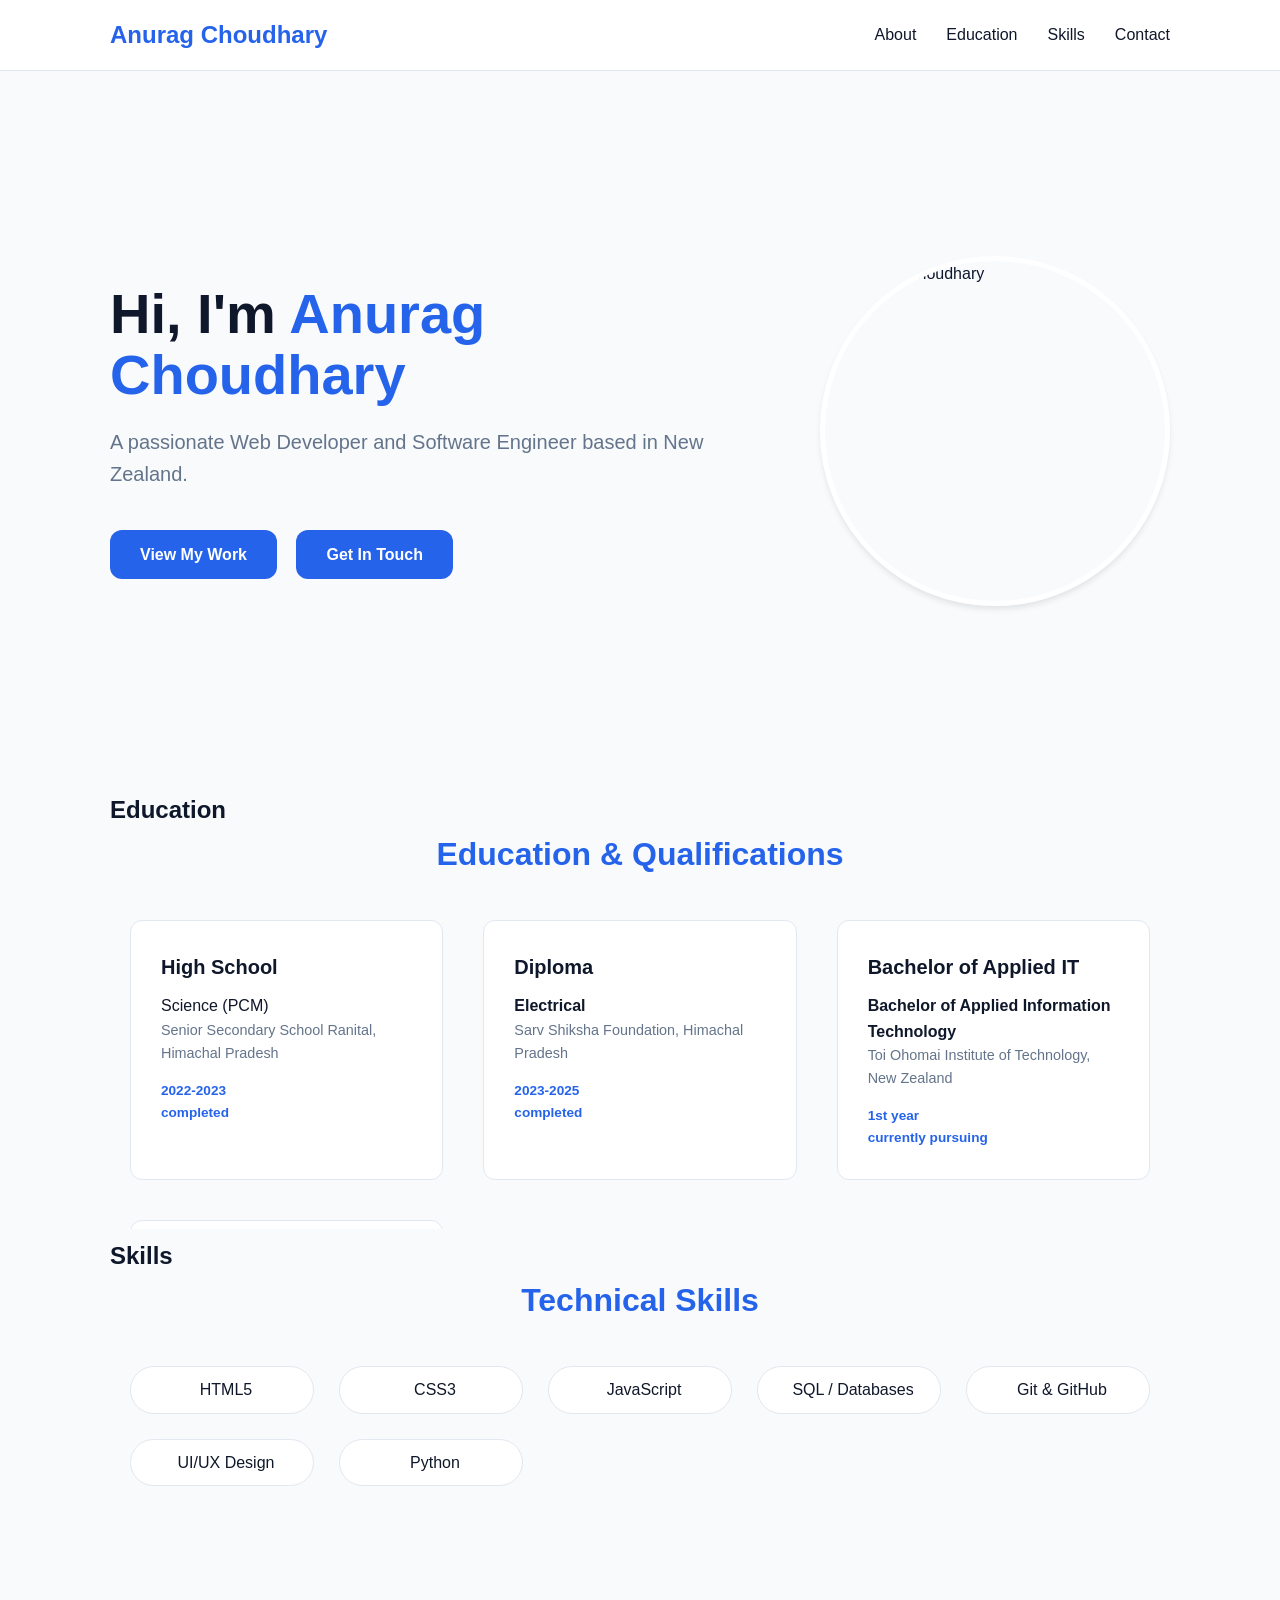
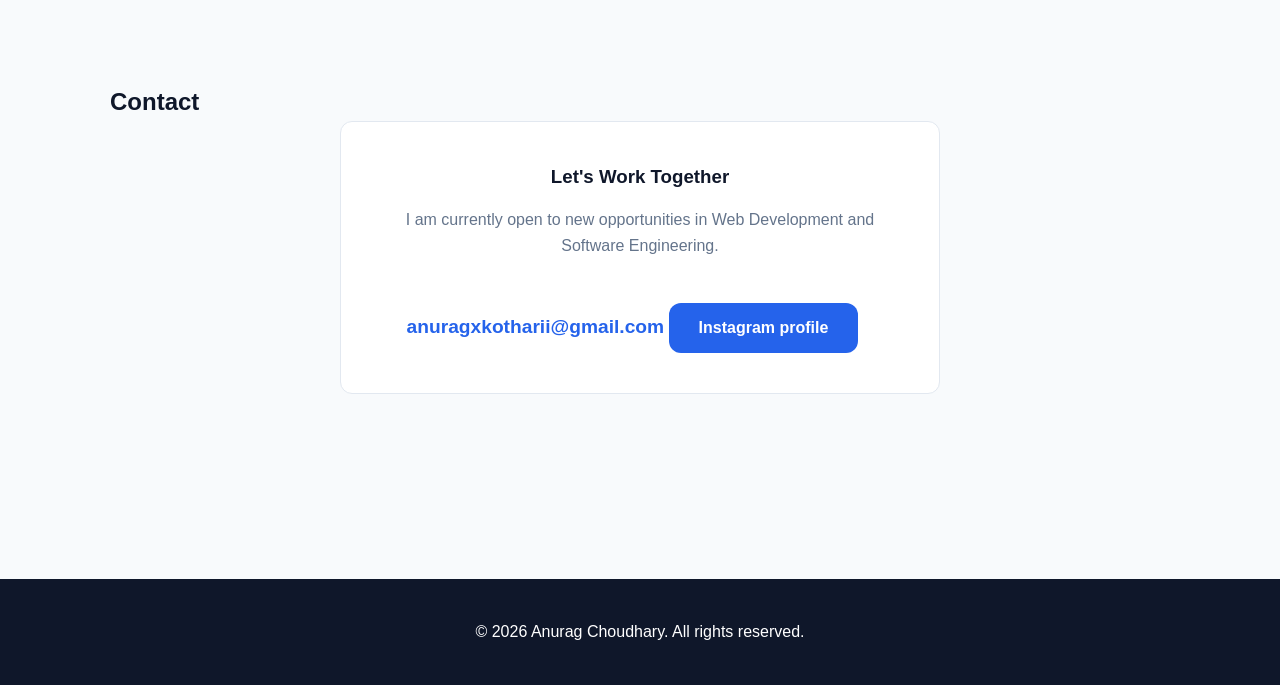
==== index.html @ 3200722d "Add files via upload" ====
<!DOCTYPE html>
<html lang="en">
<head>
  <meta charset="UTF-8">
  <meta name="viewport" content="width=device-width, initial-scale=1.0">
  <title>Anurag Choudhary | Portfolio</title>
  <link rel="stylesheet" href="css/style.css">
  <script src="https://unpkg.com/@phosphor-icons/web"></script>
</head>
<body>
  <nav>
    <div class="container nav-content">
      <a href="index.html" class="logo">Anurag Choudhary</a>
      <ul class="nav-links">
        <li><a href="index.html">About</a></li>
        <li><a href="education.html">Education</a></li>
        <li><a href="skills.html">Skills</a></li>
        <li><a href="contact.html">Contact</a></li>
      </ul>
    </div>
  </nav>

  <section class="container hero" id="about">
    <div class="hero-text">
      <h1>Hi, I'm <span>Anurag Choudhary</span></h1>
      <p>A passionate Web Developer and Software Engineer based in New Zealand.</p>
      <a href="https://github.com/anuragxkotharii-dotcom" class="btn">View My Work</a>
      <a href="contact.html" class="btn">Get In Touch</a>
    </div>
    <div class="hero-image">
      <img src="https://i.postimg.cc/hPdzTqrc/anurag.jpg" alt="Anurage Choudhary">
    </div>
  </section>
  <section id="education" class="container">
    <h2>Education</h2>
    <iframe src="education.html" frameborder="0" width="100%" height="400"></iframe>
  </section>
  <section id="skills" class="container">
    <h2>Skills</h2>
    <iframe src="skills.html" frameborder="0" width="100%" height="400"></iframe>
  </section>
  <section id="contact" class="container">
    <h2>Contact</h2>
    <iframe src="contact.html" frameborder="0" width="100%" height="400"></iframe>
  </section>

  <footer>
    <div class="container">
      <p>&copy; 2026 Anurag Choudhary. All rights reserved.</p>
    </div>
  </footer>
</body>
</html>
---- css/style.css ----
:root {
            --primary: #2563eb;
            --primary-dark: #1e40af;
            --secondary: #64748b;
            --bg-body: #f8fafc;
            --bg-card: #ffffff;
            --text-main: #0f172a;
            --text-light: #64748b;
            --border: #e2e8f0;
            --radius: 12px;
            --shadow: 0 4px 6px -1px rgba(0, 0, 0, 0.1);
        }

        * { margin: 0; padding: 0; box-sizing: border-box; }
        
        body {
            font-family: 'Inter', sans-serif;
            background-color: var(--bg-body);
            color: var(--text-main);
            line-height: 1.6;
        }

        a { text-decoration: none; color: inherit; transition: 0.3s; }
        ul { list-style: none; }

        .container {
            max-width: 1100px;
            margin: 0 auto;
            padding: 0 20px;
        }

        section { padding: 80px 0; }

        nav {
            background: var(--bg-card);
            border-bottom: 1px solid var(--border);
            position: sticky;
            top: 0;
            z-index: 100;
        }

        .nav-content {
            display: flex;
            justify-content: space-between;
            align-items: center;
            height: 70px;

        }

        .logo {
            font-size: 1.5rem;
            font-weight: 700;
            color: var(--primary);
        }

        .nav-links { display: flex; gap: 30px; }
        .nav-links a { font-weight: 500; color: var(--text-main); }
        .nav-links a:hover { color: var(--primary); }

        .hero {
            display: flex;
            align-items: center;
            justify-content: space-between;
            gap: 40px;
            min-height: 80vh;
        }

        .hero-text { max-width: 600px; flex: 1; }
        
        .hero h1 {
            font-size: 3.5rem;
            line-height: 1.1;
            margin-bottom: 20px;
            color: var(--text-main);
        }

        .hero h1 span { color: var(--primary); }
        
        .hero p {
            font-size: 1.25rem;
            color: var(--text-light);
            margin-bottom: 30px;
        }

        .btn {
            display: inline-block;
            background: var(--primary);
            color: white;
            padding: 12px 30px;
            border-radius: var(--radius);
            font-weight: 600;
            margin-right: 15px;
            margin-top: 10px;
        }
        .btn:hover { background: var(--primary-dark); }

        .hero-image {
            width: 350px;
            height: 350px;
            border-radius: 50%;
            overflow: hidden;
            display: flex;
            align-items: center;
            justify-content: center;
            border: 5px solid white;
            box-shadow: var(--shadow);
            flex-shrink: 0;
        }

        .hero-image img {
            width: 100%;
            height: 100%;
            object-fit: cover;
        }

        .section-title {
            font-size: 2rem;
            margin-bottom: 40px;
            text-align: center;
            color: var(--primary);
        }

        .education-grid {
            display: grid;
            grid-template-columns: repeat(auto-fit, minmax(300px, 1fr));
            gap: 40px;
        }

        .edu-card {
            background: var(--bg-card);
            padding: 30px;
            border-radius: var(--radius);
            border: 1px solid var(--border);
            transition: transform 0.3s ease;
        }

        .edu-card:hover {
            transform: translateY(-5px);
            box-shadow: var(--shadow);
            border-color: var(--primary);
        }

        .edu-icon {
            font-size: 2rem;
            color: var(--primary);
            margin-bottom: 15px;
        }

        .edu-card h3 { margin-bottom: 10px; font-size: 1.25rem; }
        .edu-card .degree { font-weight: 600; color: var(--text-main); }
        .edu-card .institution { color: var(--text-light); font-size: 0.9rem; margin-bottom: 15px; }
        .edu-card .year { font-size: 0.85rem; color: var(--primary); font-weight: 600; }
        .edu-card .status { font-size: 0.85rem; color: var(--primary); font-weight: 600; }
        
        .skills-container {
            display: grid;
            grid-template-columns: repeat(auto-fit, minmax(150px, 1fr));
            gap: 25px;
            justify-content: center;
        }

        .skill-tag {
            background: white;
            border: 1px solid var(--border);
            border-top:1px solid var(--border);
            padding: 10px 20px;
            border-radius: 200px;
            font-weight: 500;
            color: var(--text-main);
            align-items: center;
            gap: 8px;
            display: flex;
            justify-content: center;
        }

        .skill-tag i { color: var(--primary); 
            font-size: 1.2rem;
        }
        .skill-tag:hover {
            background: var(--primary);
            color: white;
            border-color: var(--primary);
        }

        .contact-box {
            background: var(--bg-card);
            padding: 40px;
            border-radius: var(--radius);
            text-align: center;
            border: 1px solid var(--border);
            max-width: 600px;
            margin: 0 auto;
        }

        .contact-box h3 { margin-bottom: 15px; }
        .contact-box p { color: var(--text-light); margin-bottom: 25px; }        
        .email-link {
            font-size: 1.2rem;
            color: var(--primary);
            font-weight: 600;
            border-bottom: 2px solid transparent;
        }
        .email-link:hover { border-bottom: 2px solid var(--primary); }
        .contact-box .btn {
            margin-top: 20px;
        }   

        footer {
            background: var(--text-main);
            color: white;
            padding: 40px 0;
            text-align: center;
            margin-top: 50px;
        }

        @media (max-width: 768px) {
            .hero { flex-direction: column-reverse; text-align: center; padding-top: 40px; }
            .hero-image { width: 250px; height: 250px; }
            .hero h1 { font-size: 2.5rem; }
            .nav-links { display: none; }
            .btn { display: block; margin-bottom: 10px; }
        }
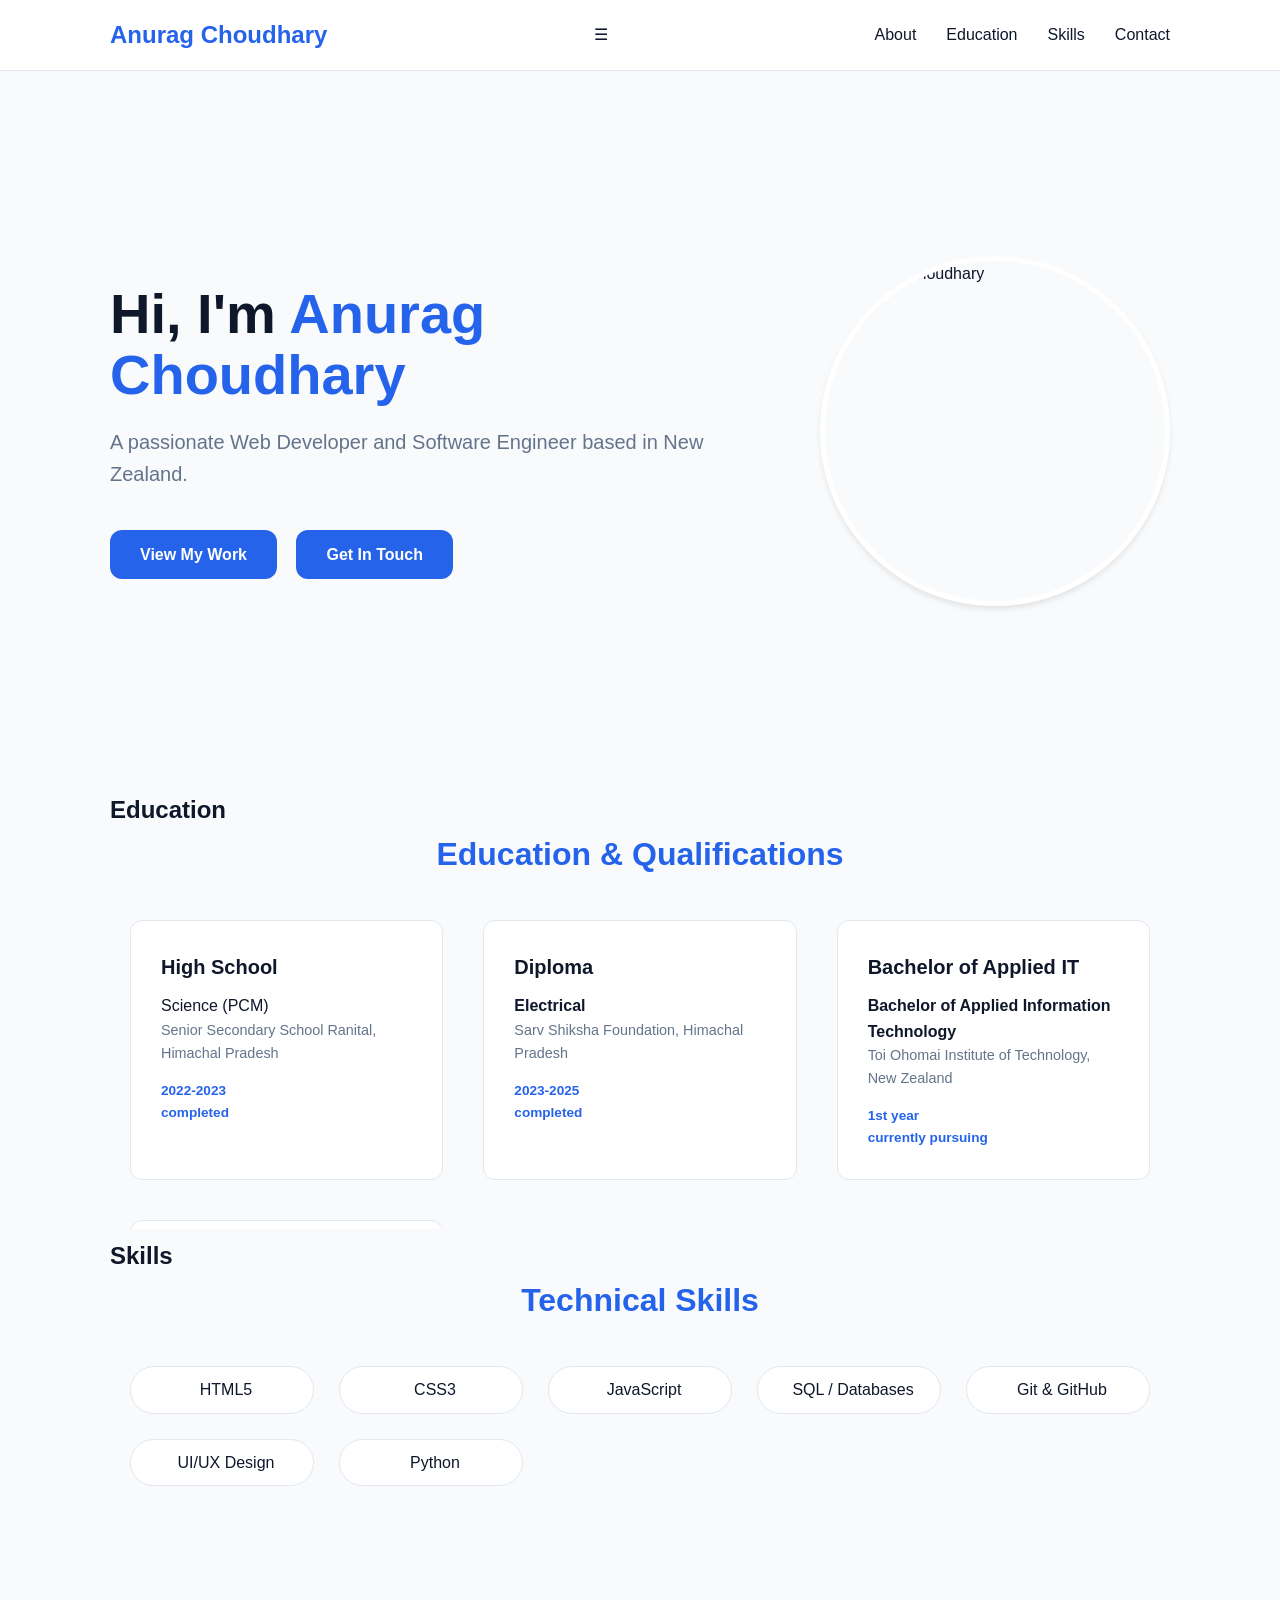
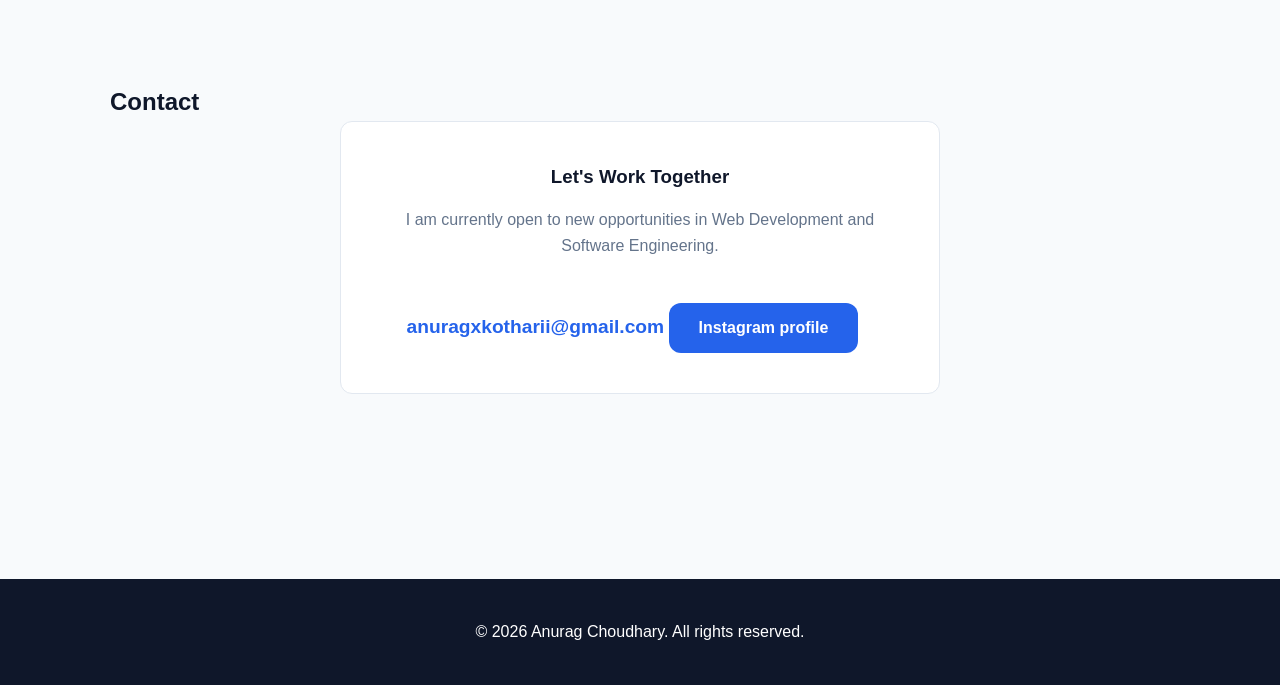
==== commit 13828037: "Add files via upload" ====
--- a/index.html
+++ b/index.html
@@ -11,6 +11,7 @@
   <nav>
     <div class="container nav-content">
       <a href="index.html" class="logo">Anurag Choudhary</a>
+      <div class="menu-toggle"onclick="toggleMenu()">&#9776;</div>
       <ul class="nav-links">
         <li><a href="index.html">About</a></li>
         <li><a href="education.html">Education</a></li>
@@ -43,6 +44,12 @@
     <h2>Contact</h2>
     <iframe src="contact.html" frameborder="0" width="100%" height="400"></iframe>
   </section>
+  <script> 
+    function toggleMenu() {
+      const navlink = document.querySelector('.nav-links');
+      navlinks.classList.toggle('active');
+    }
+  </script>
 
   <footer>
     <div class="container">
